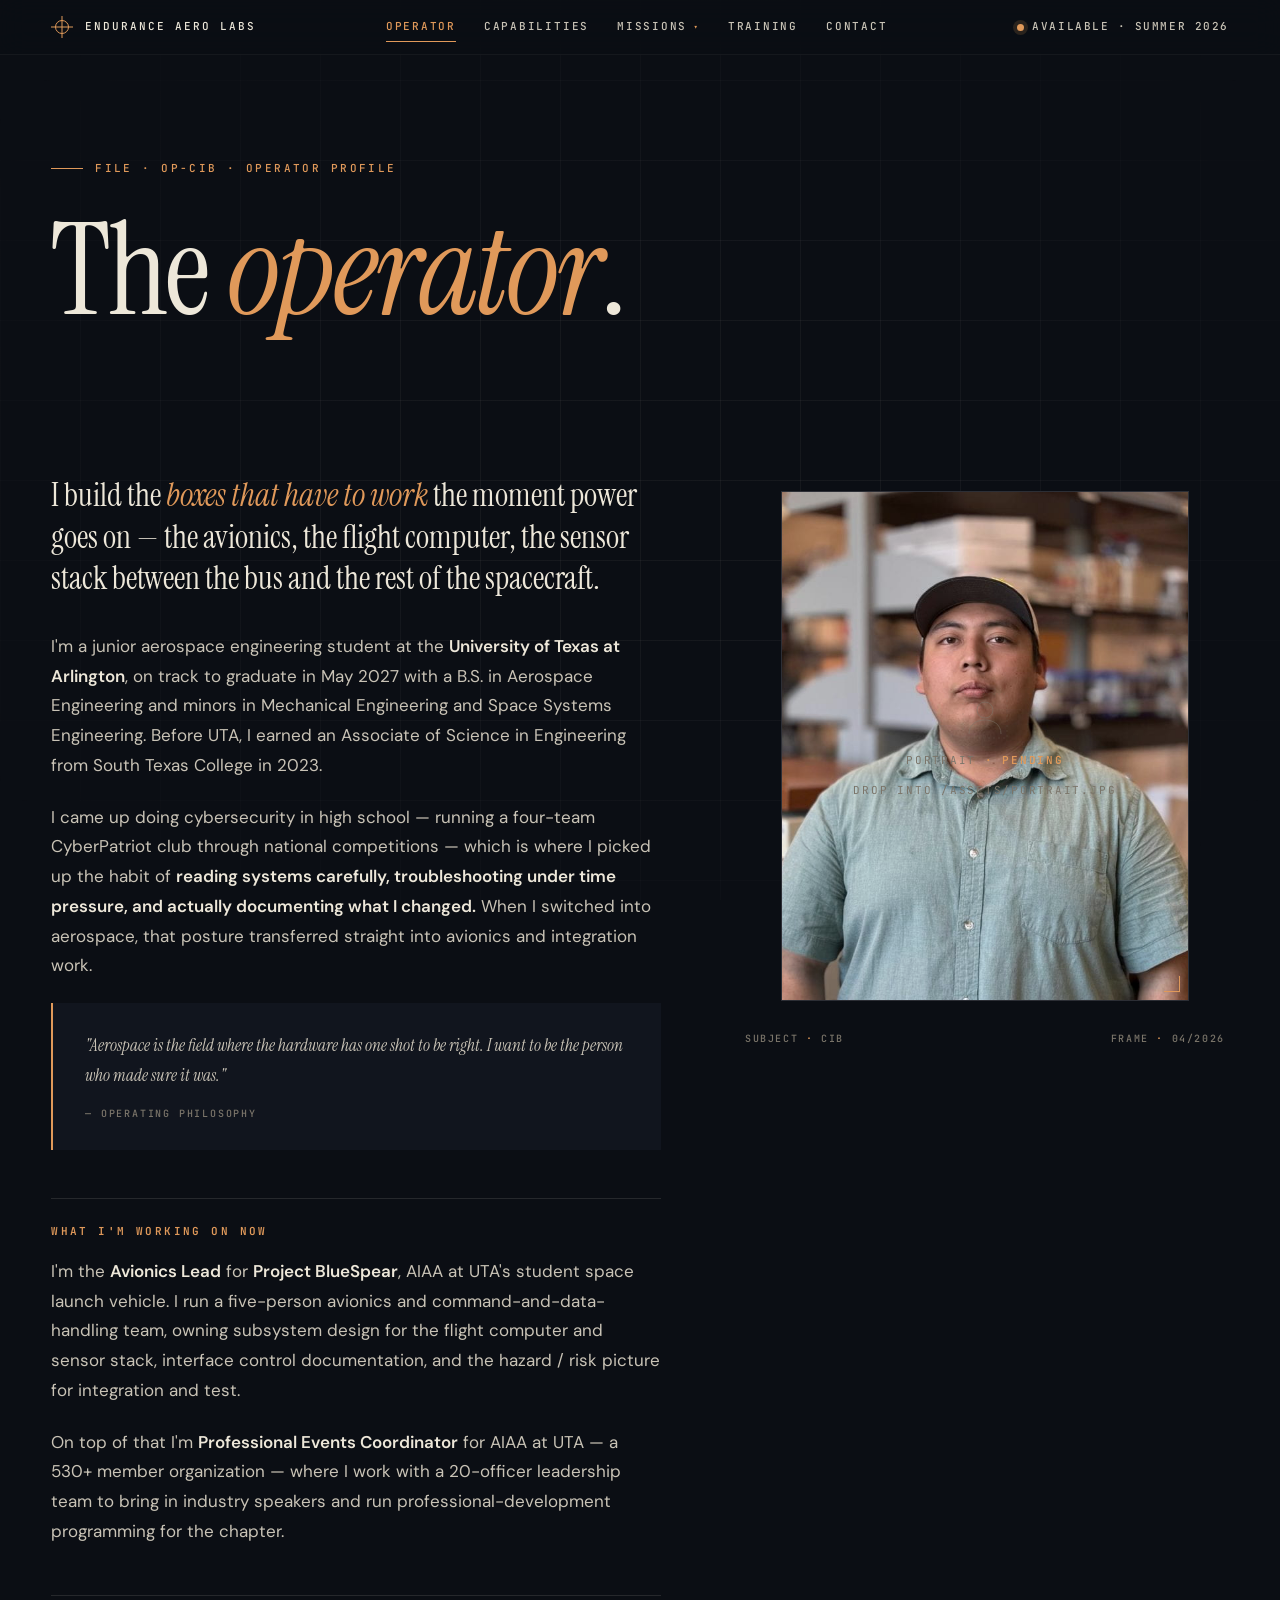
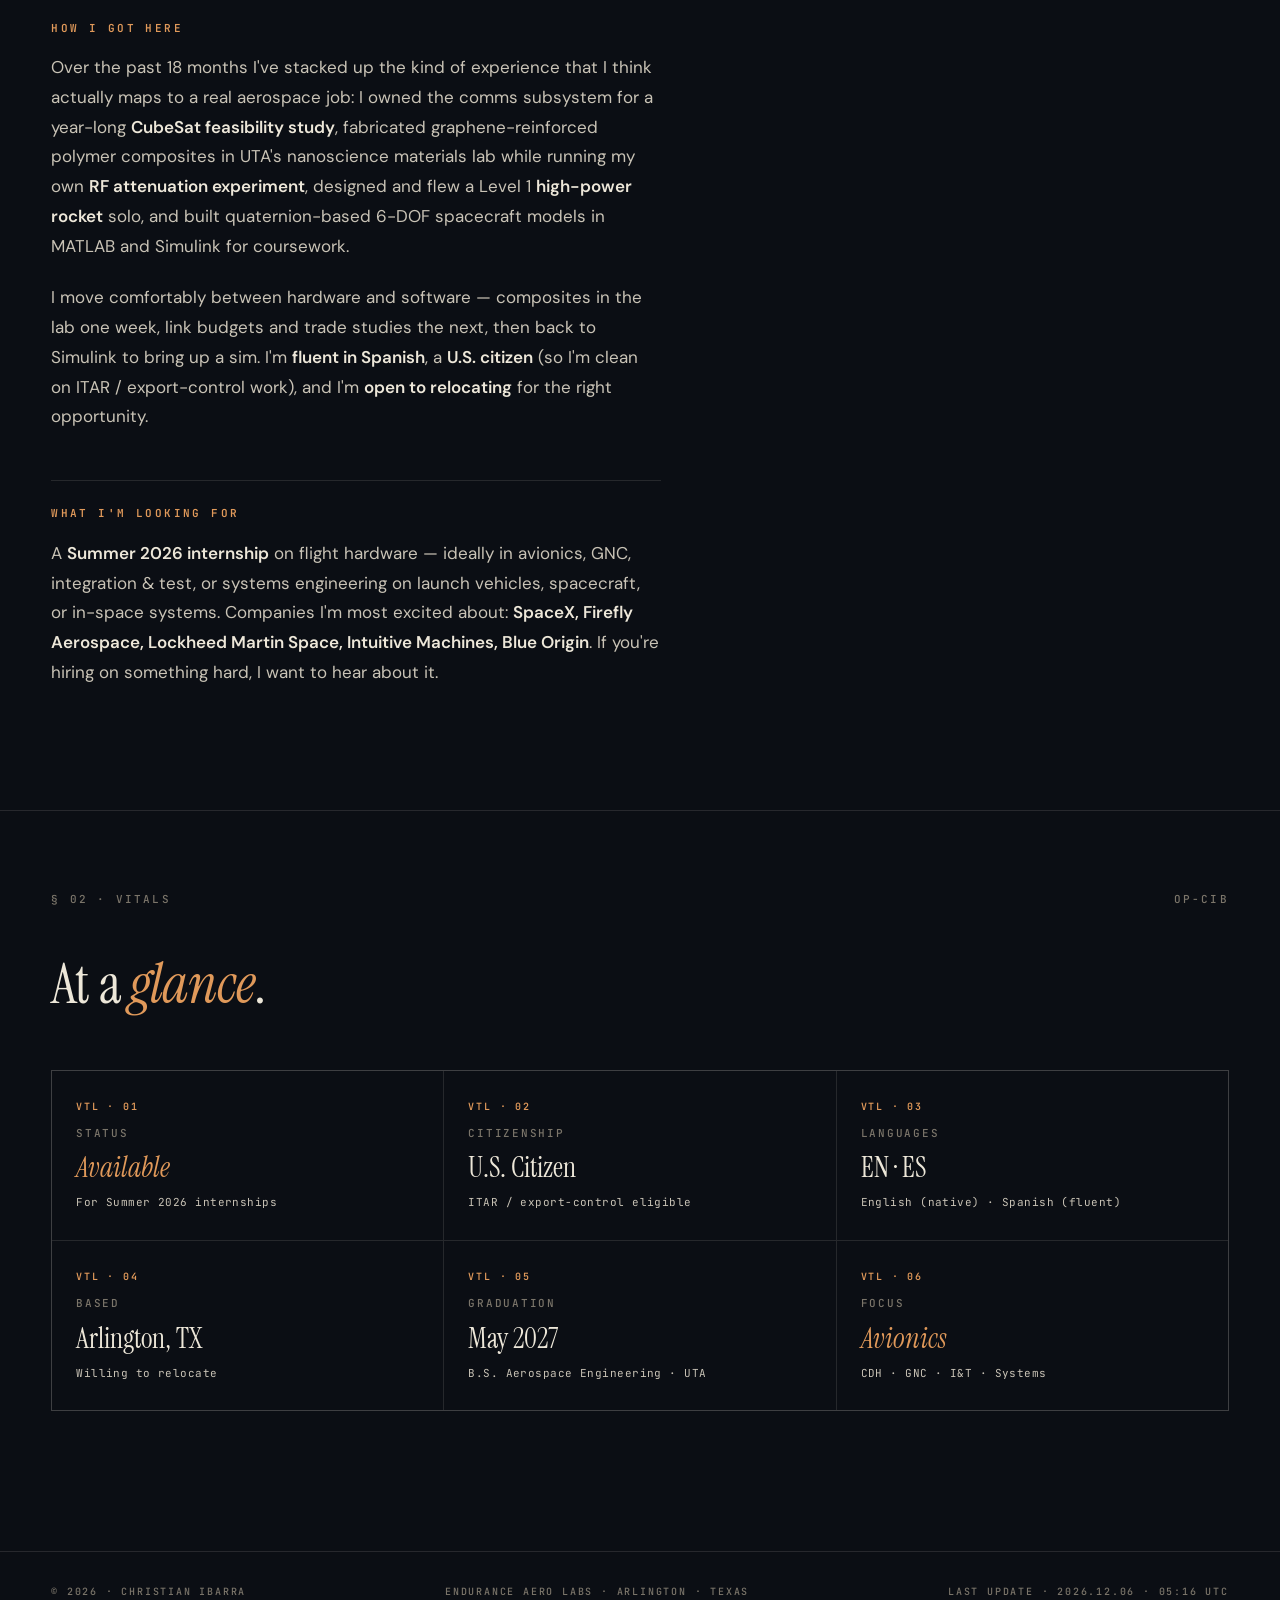
==== about.html @ 2d1070e7 "tweaks" ====
<!DOCTYPE html>
<html lang="en">
<head>
  <meta charset="UTF-8" />
  <meta name="viewport" content="width=device-width, initial-scale=1.0" />
  <title>Operator File — Christian Ibarra · Endurance Aero Labs</title>
  <meta name="description" content="Full operator profile for Christian Ibarra — background, focus, and engineering philosophy." />

  <link rel="preconnect" href="https://fonts.googleapis.com">
  <link rel="preconnect" href="https://fonts.gstatic.com" crossorigin>
  <link href="https://fonts.googleapis.com/css2?family=Instrument+Serif:ital@0;1&family=DM+Sans:opsz,wght@9..40,400;9..40,500;9..40,600;9..40,700&family=JetBrains+Mono:wght@300;400;500;600&display=swap" rel="stylesheet">

  <link rel="stylesheet" href="shared.css">

  <style>
    /* PAGE-SPECIFIC: about */
    .page-hero {
      padding: 160px 0 60px;
      position: relative;
    }
    .page-hero-eyebrow {
      font-family: var(--mono);
      font-size: 11px;
      letter-spacing: 0.22em;
      text-transform: uppercase;
      color: var(--accent);
      display: flex; align-items: center; gap: 12px;
      margin-bottom: 32px;
      font-weight: 500;
    }
    .page-hero-eyebrow::before {
      content: ""; width: 32px; height: 1px; background: var(--accent);
    }
    .page-hero-title {
      font-family: var(--serif);
      font-size: clamp(56px, 10vw, 144px);
      line-height: 0.95;
      letter-spacing: -0.02em;
      font-weight: 400;
      margin: 0 0 24px;
    }
    .page-hero-title em { font-style: italic; color: var(--accent); }

    .about-hero-grid {
      display: grid;
      grid-template-columns: 5fr 4fr;
      gap: 80px;
      align-items: start;
      padding: 60px 0 100px;
    }

    /* Portrait frame */
    .portrait-wrap {
      position: sticky; top: 100px;
      display: flex; flex-direction: column; gap: 14px;
    }
    .portrait {
      position: relative;
      aspect-ratio: 4 / 5;
      border: 1px solid var(--rule);
      background: var(--bg-soft);
      overflow: hidden;
    }
    .portrait img {
      width: 100%; height: 100%; object-fit: cover;
      filter: grayscale(0.15) contrast(1.02);
      transition: filter .5s ease, transform .8s ease;
    }
    .portrait:hover img { filter: grayscale(0) contrast(1.05); transform: scale(1.02); }

    .portrait-placeholder {
      position: absolute; inset: 0;
      display: flex; flex-direction: column;
      align-items: center; justify-content: center;
      gap: 12px;
      color: var(--fg-mute);
      font-family: var(--mono);
      font-size: 11px;
      letter-spacing: 0.16em;
      text-transform: uppercase;
      text-align: center;
      padding: 24px;
    }
    .portrait-placeholder svg { width: 48px; height: 48px; opacity: .5; }
    .portrait-placeholder strong { color: var(--accent); font-weight: 600; }

    /* Corner registration marks on portrait */
    .portrait::before, .portrait::after,
    .portrait > .corner-tl, .portrait > .corner-br {
      content: "";
      position: absolute;
      width: 16px; height: 16px;
      border-color: var(--accent);
      border-style: solid;
      pointer-events: none;
    }
    .portrait::before { top: 8px; left: 8px;  border-width: 1px 0 0 1px; }
    .portrait::after  { bottom: 8px; right: 8px; border-width: 0 1px 1px 0; }

    .portrait-meta {
      display: flex; justify-content: space-between;
      font-family: var(--mono);
      font-size: 10px;
      letter-spacing: 0.16em;
      text-transform: uppercase;
      color: var(--fg-mute);
      padding: 0 4px;
      font-weight: 500;
    }
    .portrait-meta .acc { color: var(--accent); }

    /* Body content */
    .about-content .lede {
      font-family: var(--serif);
      font-size: 32px;
      line-height: 1.3;
      color: var(--fg);
      font-weight: 400;
      margin: 0 0 32px;
    }
    .about-content .lede em { font-style: italic; color: var(--accent); }
    .about-content p {
      font-size: 17px;
      line-height: 1.75;
      color: var(--fg-soft);
      margin: 0 0 22px;
      font-weight: 400;
    }
    .about-content p strong { color: var(--fg); font-weight: 600; }
    .about-content h3 {
      font-family: var(--mono);
      font-size: 11px;
      letter-spacing: 0.22em;
      text-transform: uppercase;
      color: var(--accent);
      margin: 48px 0 16px;
      font-weight: 600;
      padding-top: 24px;
      border-top: 1px solid var(--rule);
    }

    /* Pull quote */
    .pull {
      margin: 40px 0;
      padding: 28px 32px;
      border-left: 2px solid var(--accent);
      background: var(--bg-soft);
      font-family: var(--serif);
      font-size: 24px;
      line-height: 1.4;
      color: var(--fg);
      font-style: italic;
    }
    .pull-cite {
      display: block;
      margin-top: 14px;
      font-family: var(--mono);
      font-size: 10px;
      letter-spacing: 0.18em;
      text-transform: uppercase;
      color: var(--fg-mute);
      font-style: normal;
      font-weight: 500;
    }

    /* Vitals table - full width section */
    .vitals {
      padding: 80px 0;
      border-top: 1px solid var(--rule);
    }
    .vitals-head {
      display: flex; justify-content: space-between; align-items: baseline;
      margin-bottom: 32px;
      font-family: var(--mono);
      font-size: 11px;
      letter-spacing: 0.2em;
      text-transform: uppercase;
      color: var(--fg-mute);
      font-weight: 500;
    }
    .vitals-head .vitals-title {
      font-family: var(--serif);
      font-size: 44px;
      line-height: 1;
      color: var(--fg);
      letter-spacing: -0.01em;
      text-transform: none;
    }
    .vitals-head .vitals-title em { font-style: italic; color: var(--accent); }

    .vitals-grid {
      display: grid;
      grid-template-columns: repeat(3, 1fr);
      gap: 1px;
      background: var(--rule);
      border: 1px solid var(--rule);
    }
    .vital {
      background: var(--bg);
      padding: 28px 24px;
      display: flex; flex-direction: column; gap: 10px;
      min-height: 140px;
      transition: background .25s ease;
    }
    .vital:hover { background: var(--bg-soft); }
    .vital-id {
      font-family: var(--mono);
      font-size: 10px;
      letter-spacing: 0.18em;
      color: var(--accent);
      font-weight: 600;
    }
    .vital-label {
      font-family: var(--mono);
      font-size: 11px;
      letter-spacing: 0.16em;
      text-transform: uppercase;
      color: var(--fg-mute);
      font-weight: 500;
    }
    .vital-value {
      font-family: var(--serif);
      font-size: 28px;
      line-height: 1.15;
      color: var(--fg);
      font-weight: 400;
    }
    .vital-value em { font-style: italic; color: var(--accent); }
    .vital-sub {
      font-family: var(--mono);
      font-size: 11px;
      color: var(--fg-soft);
      letter-spacing: 0.04em;
      font-weight: 400;
    }

    @media (max-width: 980px) {
      .about-hero-grid { grid-template-columns: 1fr; gap: 48px; }
      .portrait-wrap { position: static; max-width: 420px; }
      .vitals-grid { grid-template-columns: 1fr 1fr; }
    }
    @media (max-width: 600px) {
      .vitals-grid { grid-template-columns: 1fr; }
    }
  </style>
</head>
<body>

  <!-- ========================== NAV ========================== -->
  <nav class="nav">
    <div class="nav-inner">
      <a href="index.html" class="brand" aria-label="Endurance Aero Labs">
        <span class="brand-mark"><span></span></span>
        Endurance&nbsp;Aero&nbsp;Labs
      </a>
      <div class="nav-links">
        <a href="about.html" class="active">Operator</a>
        <a href="index.html#capabilities">Capabilities</a>
        <div class="nav-dropdown">
          <a href="index.html#missions" class="nav-dropdown-trigger">Missions <span class="caret">▾</span></a>
          <div class="nav-dropdown-menu">
            <a href="bluespear.html"><span class="dd-id">M-006</span><span class="dd-name">BlueSpear · Avionics</span></a>
            <a href="mission-template.html"><span class="dd-id">M-005</span><span class="dd-name">CubeSat Feasibility</span></a>
            <a href="mission-template.html"><span class="dd-id">M-004</span><span class="dd-name">L1 High-Power Rocket</span></a>
            <a href="mission-template.html"><span class="dd-id">M-003</span><span class="dd-name">Composites &amp; RF</span></a>
            <a href="mission-template.html"><span class="dd-id">M-002</span><span class="dd-name">6-DOF Sim</span></a>
            <div class="nav-dropdown-sep"></div>
            <a href="index.html#missions" class="dd-all">All missions →</a>
          </div>
        </div>
        <a href="index.html#education">Training</a>
        <a href="index.html#contact">Contact</a>
      </div>
      <div class="nav-status">
        <span class="status-dot"></span>
        Available · Summer&nbsp;2026
      </div>
    </div>
  </nav>

  <main id="top">

    <section class="page-hero">
      <div class="container">
        <div class="page-hero-eyebrow reveal">FILE · OP-CIB · OPERATOR PROFILE</div>
        <h1 class="page-hero-title reveal">
          The <em>operator</em>.
        </h1>
      </div>
    </section>

    <section>
      <div class="container">
        <div class="about-hero-grid">

          <!-- LEFT: Bio / narrative -->
          <div class="about-content reveal">
            <p class="lede">
              I build the <em>boxes that have to work</em> the moment power goes on — the
              avionics, the flight computer, the sensor stack between the bus and the rest
              of the spacecraft.
            </p>

            <p>
              I'm a junior aerospace engineering student at the
              <strong>University of Texas at Arlington</strong>, on track to graduate in May 2027
              with a B.S. in Aerospace Engineering and minors in Mechanical Engineering and
              Space Systems Engineering. Before UTA, I earned an Associate of Science in
              Engineering from South Texas College in 2023.
            </p>

            <p>
              I came up doing cybersecurity in high school — running a four-team CyberPatriot
              club through national competitions — which is where I picked up the habit of
              <strong>reading systems carefully, troubleshooting under time pressure, and
              actually documenting what I changed.</strong> When I switched into aerospace,
              that posture transferred straight into avionics and integration work.
            </p>

            <p class="pull">
              "Aerospace is the field where the hardware has one shot to be right.
              I want to be the person who made sure it was."
              <span class="pull-cite">— Operating philosophy</span>
            </p>

            <h3>What I'm working on now</h3>
            <p>
              I'm the <strong>Avionics Lead</strong> for <strong>Project BlueSpear</strong>,
              AIAA at UTA's student space launch vehicle. I run a five-person avionics and
              command-and-data-handling team, owning subsystem design for the flight computer
              and sensor stack, interface control documentation, and the hazard / risk
              picture for integration and test.
            </p>
            <p>
              On top of that I'm <strong>Professional Events Coordinator</strong> for AIAA at
              UTA — a 530+ member organization — where I work with a 20-officer leadership
              team to bring in industry speakers and run professional-development programming
              for the chapter.
            </p>

            <h3>How I got here</h3>
            <p>
              Over the past 18 months I've stacked up the kind of experience that I think
              actually maps to a real aerospace job: I owned the comms subsystem for a
              year-long <strong>CubeSat feasibility study</strong>, fabricated graphene-reinforced
              polymer composites in UTA's nanoscience materials lab while running my own
              <strong>RF attenuation experiment</strong>, designed and flew a Level&nbsp;1
              <strong>high-power rocket</strong> solo, and built quaternion-based 6-DOF
              spacecraft models in MATLAB and Simulink for coursework.
            </p>
            <p>
              I move comfortably between hardware and software — composites in the lab one
              week, link budgets and trade studies the next, then back to Simulink to bring
              up a sim. I'm <strong>fluent in Spanish</strong>, a <strong>U.S. citizen</strong>
              (so I'm clean on ITAR / export-control work), and I'm <strong>open to relocating</strong>
              for the right opportunity.
            </p>

            <h3>What I'm looking for</h3>
            <p>
              A <strong>Summer&nbsp;2026 internship</strong> on flight hardware — ideally in
              avionics, GNC, integration &amp; test, or systems engineering on launch
              vehicles, spacecraft, or in-space systems. Companies I'm most excited about:
              <strong>SpaceX, Firefly Aerospace, Lockheed Martin Space, Intuitive Machines,
              Blue Origin</strong>. If you're hiring on something hard, I want to hear about it.
            </p>
          </div>

          <!-- RIGHT: Portrait + meta -->
          <aside class="portrait-wrap reveal">
            <figure class="portrait">
              <!--
                ===== REPLACE THIS BLOCK WITH YOUR PHOTO =====
                Drop a 4:5 portrait into your repo as /assets/portrait.jpg
                (recommend 1200x1500 px, slightly desaturated, clean background)
                then uncomment the <img> line below and delete the placeholder div.
              -->
               <img src="images\portrait.jpg" alt="Christian Ibarra" /> 

              <div class="portrait-placeholder">
                <svg viewBox="0 0 48 48" fill="none" stroke="currentColor" stroke-width="1">
                  <circle cx="24" cy="18" r="8" />
                  <path d="M 8 42 C 8 32, 16 28, 24 28 C 32 28, 40 32, 40 42" />
                  <rect x="2" y="2" width="44" height="44" stroke-dasharray="2 3" opacity=".4" />
                </svg>
                <span>Portrait <strong>· Pending</strong></span>
                <span>Drop into /assets/portrait.jpg</span>
              </div>
            </figure>
            <div class="portrait-meta">
              <span>SUBJECT <span class="acc">·</span> CIB</span>
              <span>FRAME <span class="acc">·</span> 04/2026</span>
            </div>
          </aside>

        </div>
      </div>
    </section>

    <!-- ========================== VITALS ========================== -->
    <section class="vitals">
      <div class="container">
        <div class="vitals-head reveal">
          <span>§ 02 · VITALS</span>
          <span>OP-CIB</span>
        </div>
        <h2 class="vitals-title reveal" style="font-family: var(--serif); font-size: clamp(36px,5vw,56px); margin: 0 0 40px; font-weight: 400; letter-spacing: -0.015em;">
          At a <em style="color: var(--accent); font-style: italic;">glance</em>.
        </h2>

        <div class="vitals-grid reveal">
          <div class="vital">
            <span class="vital-id">VTL · 01</span>
            <span class="vital-label">Status</span>
            <span class="vital-value"><em>Available</em></span>
            <span class="vital-sub">For Summer 2026 internships</span>
          </div>
          <div class="vital">
            <span class="vital-id">VTL · 02</span>
            <span class="vital-label">Citizenship</span>
            <span class="vital-value">U.S. Citizen</span>
            <span class="vital-sub">ITAR / export-control eligible</span>
          </div>
          <div class="vital">
            <span class="vital-id">VTL · 03</span>
            <span class="vital-label">Languages</span>
            <span class="vital-value">EN · ES</span>
            <span class="vital-sub">English (native) · Spanish (fluent)</span>
          </div>
          <div class="vital">
            <span class="vital-id">VTL · 04</span>
            <span class="vital-label">Based</span>
            <span class="vital-value">Arlington, TX</span>
            <span class="vital-sub">Willing to relocate</span>
          </div>
          <div class="vital">
            <span class="vital-id">VTL · 05</span>
            <span class="vital-label">Graduation</span>
            <span class="vital-value">May 2027</span>
            <span class="vital-sub">B.S. Aerospace Engineering · UTA</span>
          </div>
          <div class="vital">
            <span class="vital-id">VTL · 06</span>
            <span class="vital-label">Focus</span>
            <span class="vital-value"><em>Avionics</em></span>
            <span class="vital-sub">CDH · GNC · I&amp;T · Systems</span>
          </div>
        </div>
      </div>
    </section>

  </main>

  <!-- ========================== FOOTER ========================== -->
  <footer>
    <div class="container">
      <div class="footer-inner">
        <div>© 2026 · Christian Ibarra</div>
        <div>Endurance Aero Labs · ARLINGTON · TEXAS</div>
        <div>Last Update · <span id="ts">—</span></div>
      </div>
    </div>
  </footer>

  <script src="shared.js"></script>
</body>
</html>
---- shared.css ----
/* =================================================================
   ENDURANCE AERO LABS · SHARED CSS
   Design system used by every page (index, about, mission briefs).
   =================================================================
*/

/* =========================
   TOKENS
   ========================= */
:root {
  --bg:        #0B0E14;
  --bg-soft:   #11151E;
  --panel:     #161B26;
  --fg:        #EDE7D9;
  --fg-soft:   #C9C3B6;
  --fg-mute:   #7B756A;
  --rule:      rgba(237, 231, 217, 0.12);
  --rule-soft: rgba(237, 231, 217, 0.05);
  --accent:    #E0995A;
  --accent-2:  #7AA0B8;
  --danger:    #C25B4B;

  --serif: "Instrument Serif", "Times New Roman", serif;
  --sans:  "DM Sans", -apple-system, BlinkMacSystemFont, sans-serif;
  --mono:  "JetBrains Mono", ui-monospace, "SF Mono", Menlo, monospace;

  --pad-x: clamp(20px, 4vw, 64px);
  --max-w: 1320px;
}

/* =========================
   BASE
   ========================= */
*, *::before, *::after { box-sizing: border-box; }
html { scroll-behavior: smooth; }
body {
  margin: 0;
  background: var(--bg);
  color: var(--fg);
  font-family: var(--sans);
  font-size: 16px;
  line-height: 1.6;
  font-weight: 400;
  -webkit-font-smoothing: antialiased;
  -moz-osx-font-smoothing: grayscale;
  overflow-x: hidden;
}
img { max-width: 100%; display: block; }
a { color: inherit; text-decoration: none; }
button { font-family: inherit; cursor: pointer; }

::selection { background: var(--accent); color: var(--bg); }

/* Graph-paper background */
body::before {
  content: "";
  position: fixed; inset: 0;
  background-image:
    linear-gradient(var(--rule-soft) 1px, transparent 1px),
    linear-gradient(90deg, var(--rule-soft) 1px, transparent 1px);
  background-size: 80px 80px;
  pointer-events: none;
  z-index: 0;
  mask-image: radial-gradient(ellipse at center, black 30%, transparent 90%);
}

.container {
  max-width: var(--max-w);
  margin: 0 auto;
  padding: 0 var(--pad-x);
  position: relative;
  z-index: 1;
}

/* =========================
   NAV
   ========================= */
.nav {
  position: fixed; top: 0; left: 0; right: 0;
  z-index: 50;
  backdrop-filter: blur(14px);
  -webkit-backdrop-filter: blur(14px);
  background: rgba(11, 14, 20, 0.72);
  border-bottom: 1px solid var(--rule-soft);
}
.nav-inner {
  max-width: var(--max-w);
  margin: 0 auto;
  padding: 16px var(--pad-x);
  display: flex;
  align-items: center;
  justify-content: space-between;
  gap: 24px;
}
.brand {
  display: flex; align-items: center; gap: 12px;
  font-family: var(--mono);
  font-size: 11px;
  letter-spacing: 0.18em;
  text-transform: uppercase;
  color: var(--fg);
  font-weight: 500;
}
.brand-mark {
  width: 22px; height: 22px;
  position: relative;
  flex: 0 0 22px;
}
.brand-mark::before, .brand-mark::after {
  content: ""; position: absolute; background: var(--accent);
}
.brand-mark::before { left: 50%; top: 0; bottom: 0; width: 1px; transform: translateX(-50%); }
.brand-mark::after  { top: 50%; left: 0; right: 0; height: 1px; transform: translateY(-50%); }
.brand-mark span {
  position: absolute; inset: 4px;
  border: 1px solid var(--accent);
  border-radius: 50%;
}

.nav-links {
  display: flex; gap: 28px;
  font-family: var(--mono);
  font-size: 11px;
  letter-spacing: 0.16em;
  text-transform: uppercase;
  color: var(--fg-soft);
  font-weight: 500;
  align-items: center;
}
.nav-links > a, .nav-links .nav-dropdown-trigger {
  transition: color .25s ease;
  position: relative;
}
.nav-links > a::after, .nav-links .nav-dropdown-trigger::after {
  content: ""; position: absolute; left: 0; right: 0; bottom: -6px;
  height: 1px; background: var(--accent);
  transform: scaleX(0); transform-origin: left;
  transition: transform .35s ease;
}
.nav-links > a:hover, .nav-links .nav-dropdown-trigger:hover { color: var(--fg); }
.nav-links > a:hover::after, .nav-links .nav-dropdown-trigger:hover::after { transform: scaleX(1); }
.nav-links > a.active, .nav-links .nav-dropdown-trigger.active { color: var(--accent); }
.nav-links > a.active::after, .nav-links .nav-dropdown-trigger.active::after { transform: scaleX(1); }

.nav-status {
  display: flex; align-items: center; gap: 8px;
  font-family: var(--mono); font-size: 11px;
  letter-spacing: 0.14em; text-transform: uppercase;
  color: var(--fg-soft);
  font-weight: 500;
}
.status-dot {
  width: 7px; height: 7px; border-radius: 50%;
  background: var(--accent);
  box-shadow: 0 0 0 4px rgba(224, 153, 90, 0.15);
  animation: pulse 2.4s ease-in-out infinite;
}
@keyframes pulse {
  0%, 100% { box-shadow: 0 0 0 4px rgba(224, 153, 90, 0.15); }
  50%      { box-shadow: 0 0 0 8px rgba(224, 153, 90, 0.02); }
}
@keyframes spin { to { transform: rotate(360deg); } }

@media (max-width: 980px) {
  .nav-links { display: none; }
}
@media (max-width: 760px) {
  .nav-status { display: none; }
}

/* Dropdown */
.nav-dropdown { position: relative; }
.nav-dropdown-trigger { display: inline-flex; align-items: center; gap: 6px; cursor: pointer; }
.nav-dropdown-trigger .caret {
  font-size: 9px;
  transition: transform .25s ease;
  color: var(--accent);
}
.nav-dropdown:hover .nav-dropdown-trigger .caret { transform: rotate(180deg); }

.nav-dropdown-menu {
  position: absolute;
  top: calc(100% + 18px);
  left: 50%;
  transform: translateX(-50%) translateY(-8px);
  min-width: 320px;
  background: rgba(17, 21, 30, 0.96);
  backdrop-filter: blur(20px);
  -webkit-backdrop-filter: blur(20px);
  border: 1px solid var(--rule);
  padding: 12px;
  opacity: 0;
  pointer-events: none;
  transition: opacity .25s ease, transform .25s ease;
  box-shadow: 0 24px 60px rgba(0,0,0,0.5);
  z-index: 60;
}
.nav-dropdown:hover .nav-dropdown-menu,
.nav-dropdown:focus-within .nav-dropdown-menu {
  opacity: 1;
  pointer-events: auto;
  transform: translateX(-50%) translateY(0);
}
.nav-dropdown-menu::before {
  content: "";
  position: absolute;
  top: -20px; left: 0; right: 0; height: 20px;
}
.nav-dropdown-menu a {
  display: grid;
  grid-template-columns: 60px 1fr;
  gap: 14px;
  align-items: center;
  padding: 10px 12px;
  text-transform: none;
  letter-spacing: 0.02em;
  transition: background .2s ease, color .2s ease, padding-left .2s ease;
}
.nav-dropdown-menu a:hover {
  background: rgba(224, 153, 90, 0.08);
  padding-left: 16px;
}
.nav-dropdown-menu a::after { display: none; }
.nav-dropdown-menu .dd-id {
  font-family: var(--mono);
  font-size: 10px;
  color: var(--accent);
  letter-spacing: 0.14em;
  font-weight: 600;
}
.nav-dropdown-menu .dd-name {
  font-family: var(--sans);
  font-size: 13px;
  letter-spacing: 0;
  text-transform: none;
  color: var(--fg);
  font-weight: 500;
}
.nav-dropdown-sep {
  height: 1px; background: var(--rule); margin: 6px 12px;
}
.nav-dropdown-menu .dd-all {
  grid-template-columns: 1fr;
  color: var(--fg-soft);
  font-family: var(--mono);
  font-size: 11px;
  letter-spacing: 0.16em;
  text-transform: uppercase;
}
.nav-dropdown-menu .dd-all:hover { color: var(--accent); }

/* =========================
   FOOTER
   ========================= */
footer {
  border-top: 1px solid var(--rule);
  padding: 32px 0 40px;
  margin-top: 60px;
}
.footer-inner {
  display: flex; justify-content: space-between; align-items: center;
  flex-wrap: wrap; gap: 16px;
  font-family: var(--mono);
  font-size: 10px;
  letter-spacing: 0.18em;
  text-transform: uppercase;
  color: var(--fg-mute);
  font-weight: 500;
}

/* =========================
   REVEAL ANIMATIONS
   ========================= */
.reveal {
  opacity: 0;
  transform: translateY(20px);
  transition: opacity .9s ease, transform .9s ease;
}
.reveal.in {
  opacity: 1;
  transform: translateY(0);
}

@media (prefers-reduced-motion: reduce) {
  .reveal { opacity: 1; transform: none; transition: none; }
  .status-dot { animation: none; }
}
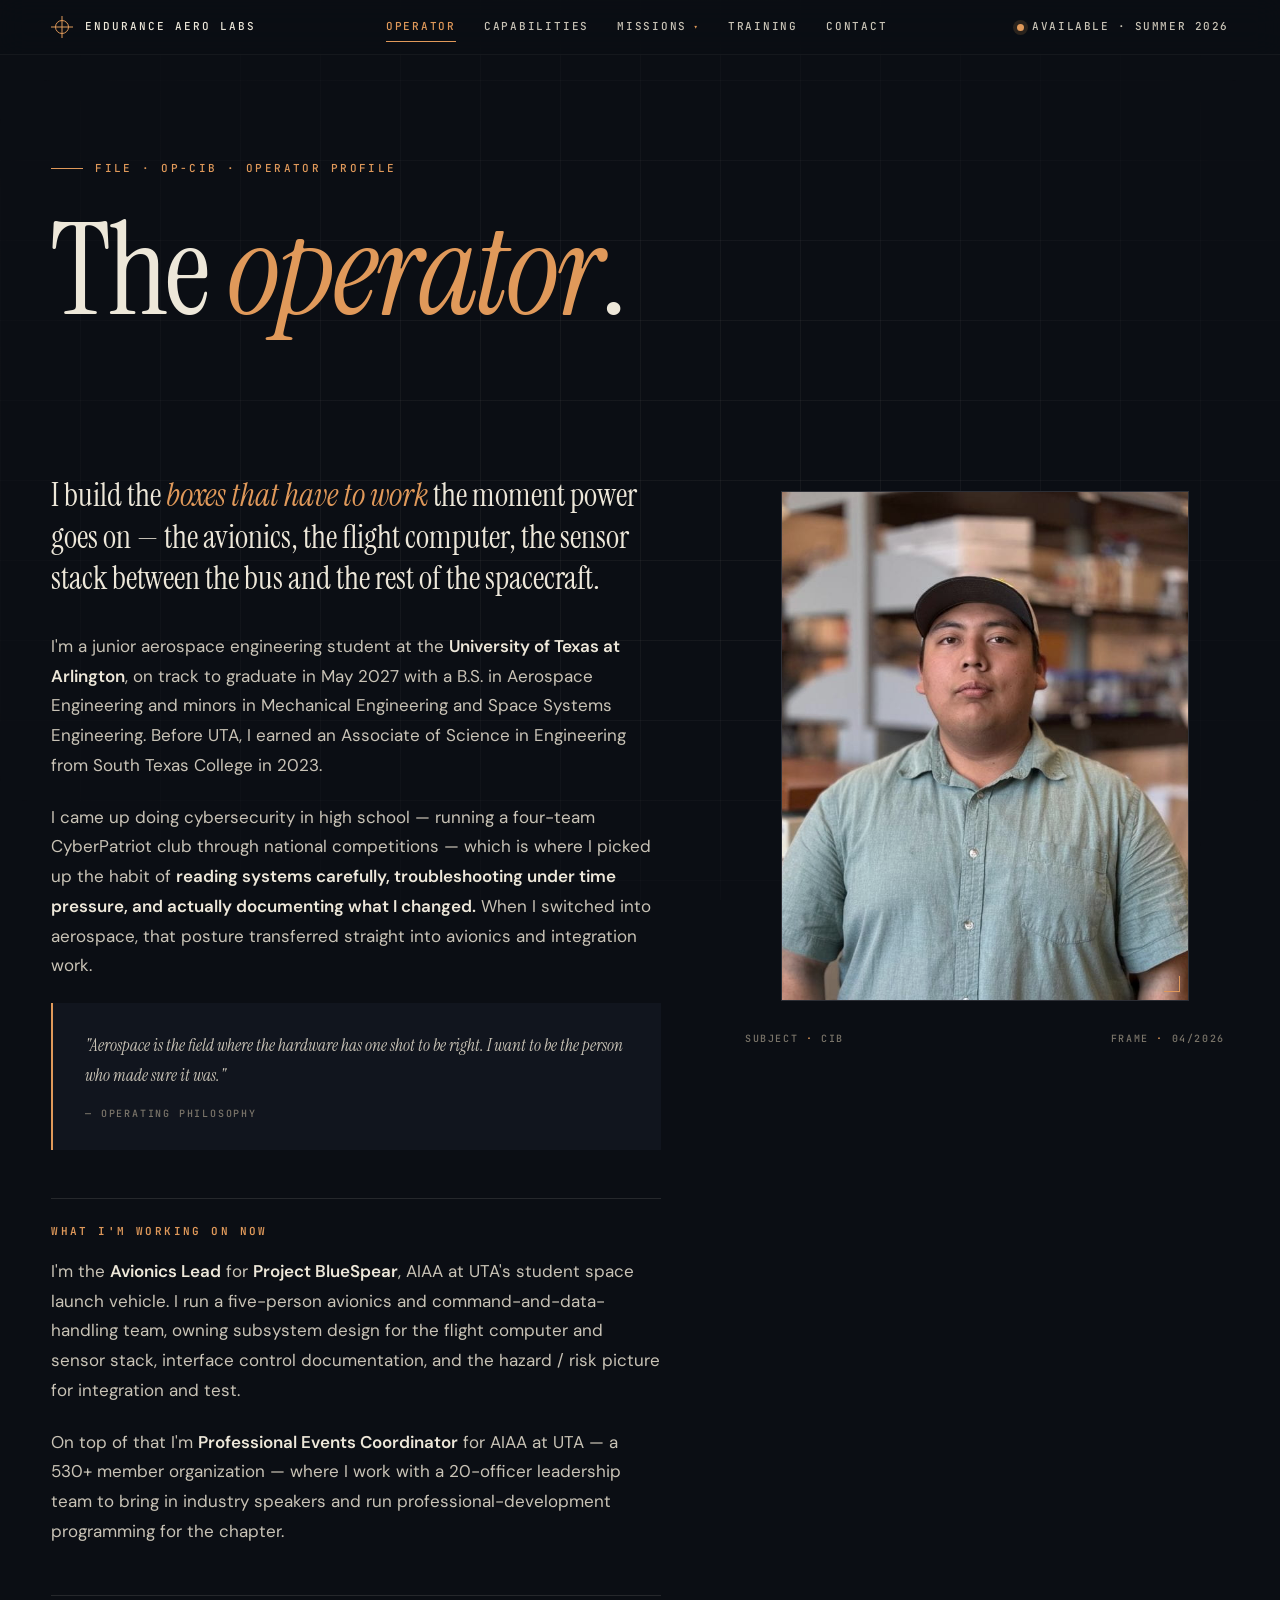
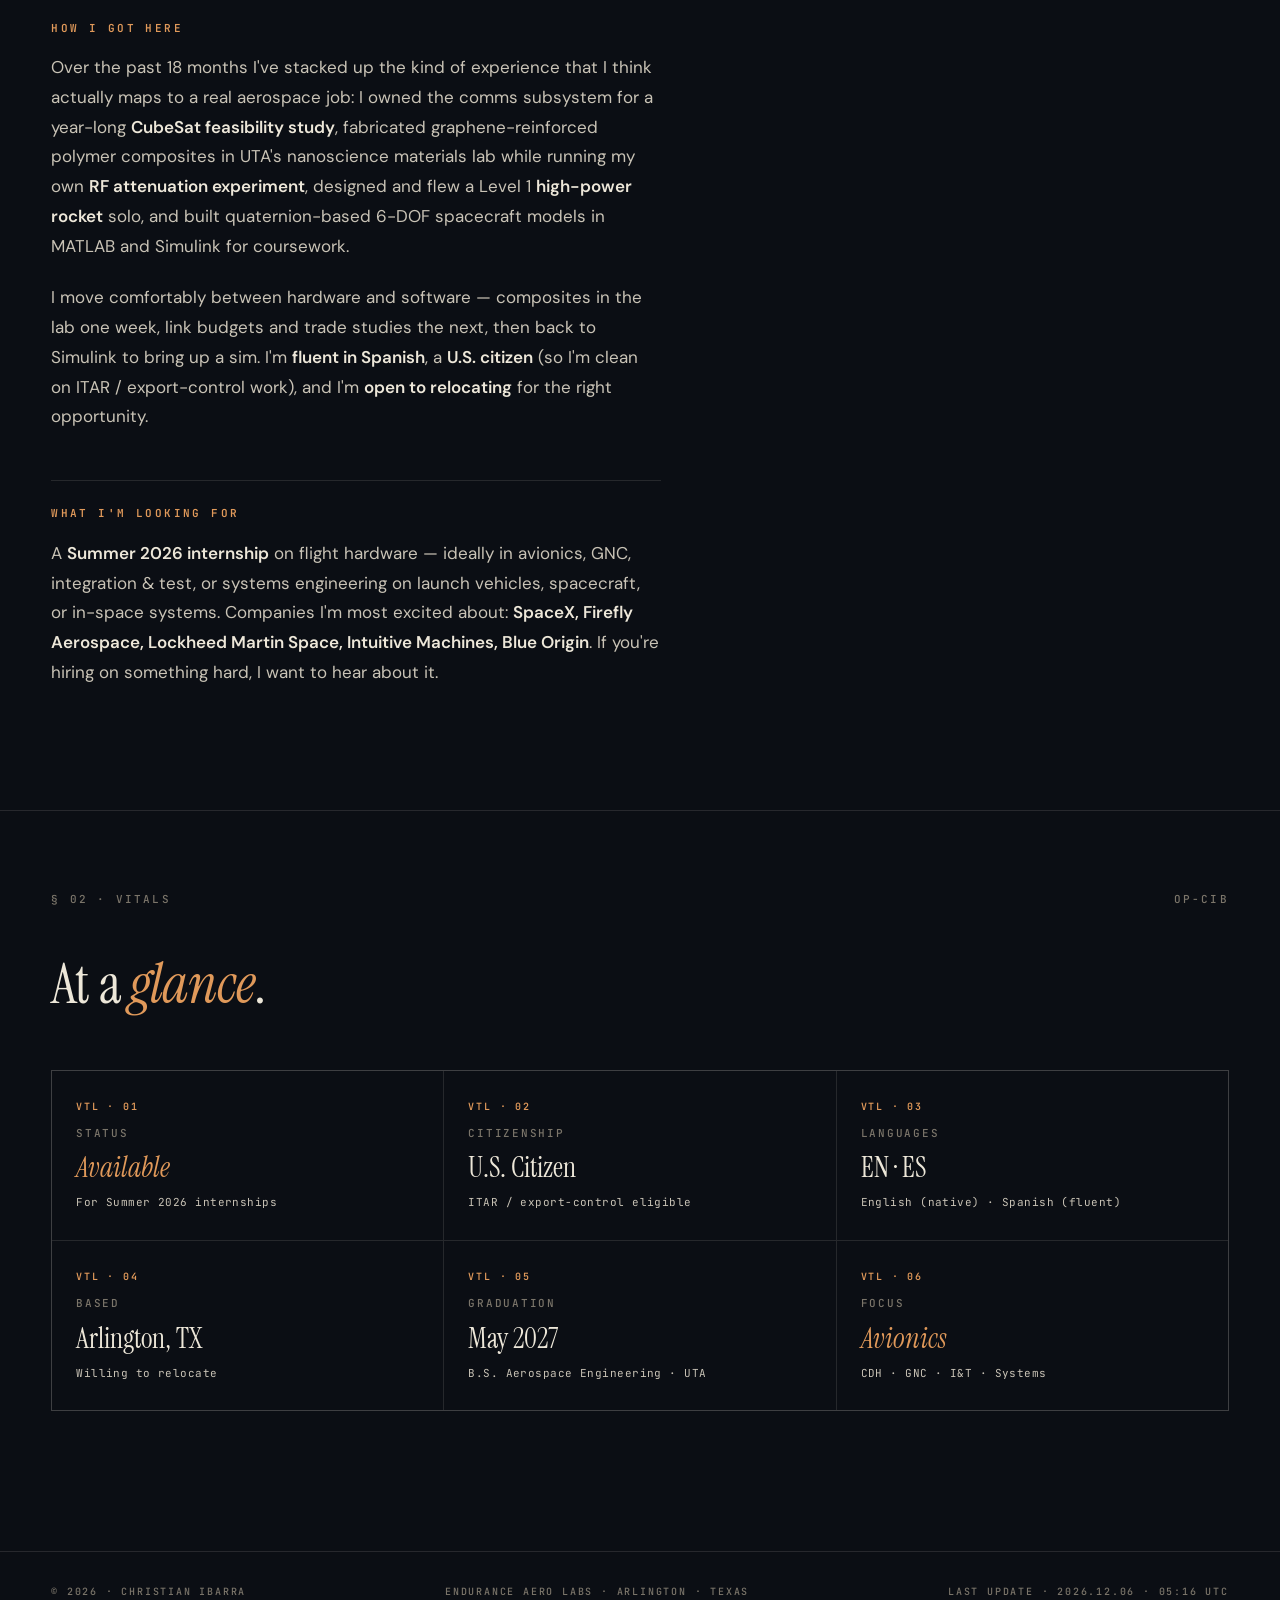
==== commit 468a251b: "Update about.html" ====
--- a/about.html
+++ b/about.html
@@ -377,15 +377,7 @@
               -->
                <img src="images\portrait.jpg" alt="Christian Ibarra" /> 
 
-              <div class="portrait-placeholder">
-                <svg viewBox="0 0 48 48" fill="none" stroke="currentColor" stroke-width="1">
-                  <circle cx="24" cy="18" r="8" />
-                  <path d="M 8 42 C 8 32, 16 28, 24 28 C 32 28, 40 32, 40 42" />
-                  <rect x="2" y="2" width="44" height="44" stroke-dasharray="2 3" opacity=".4" />
-                </svg>
-                <span>Portrait <strong>· Pending</strong></span>
-                <span>Drop into /assets/portrait.jpg</span>
-              </div>
+              
             </figure>
             <div class="portrait-meta">
               <span>SUBJECT <span class="acc">·</span> CIB</span>
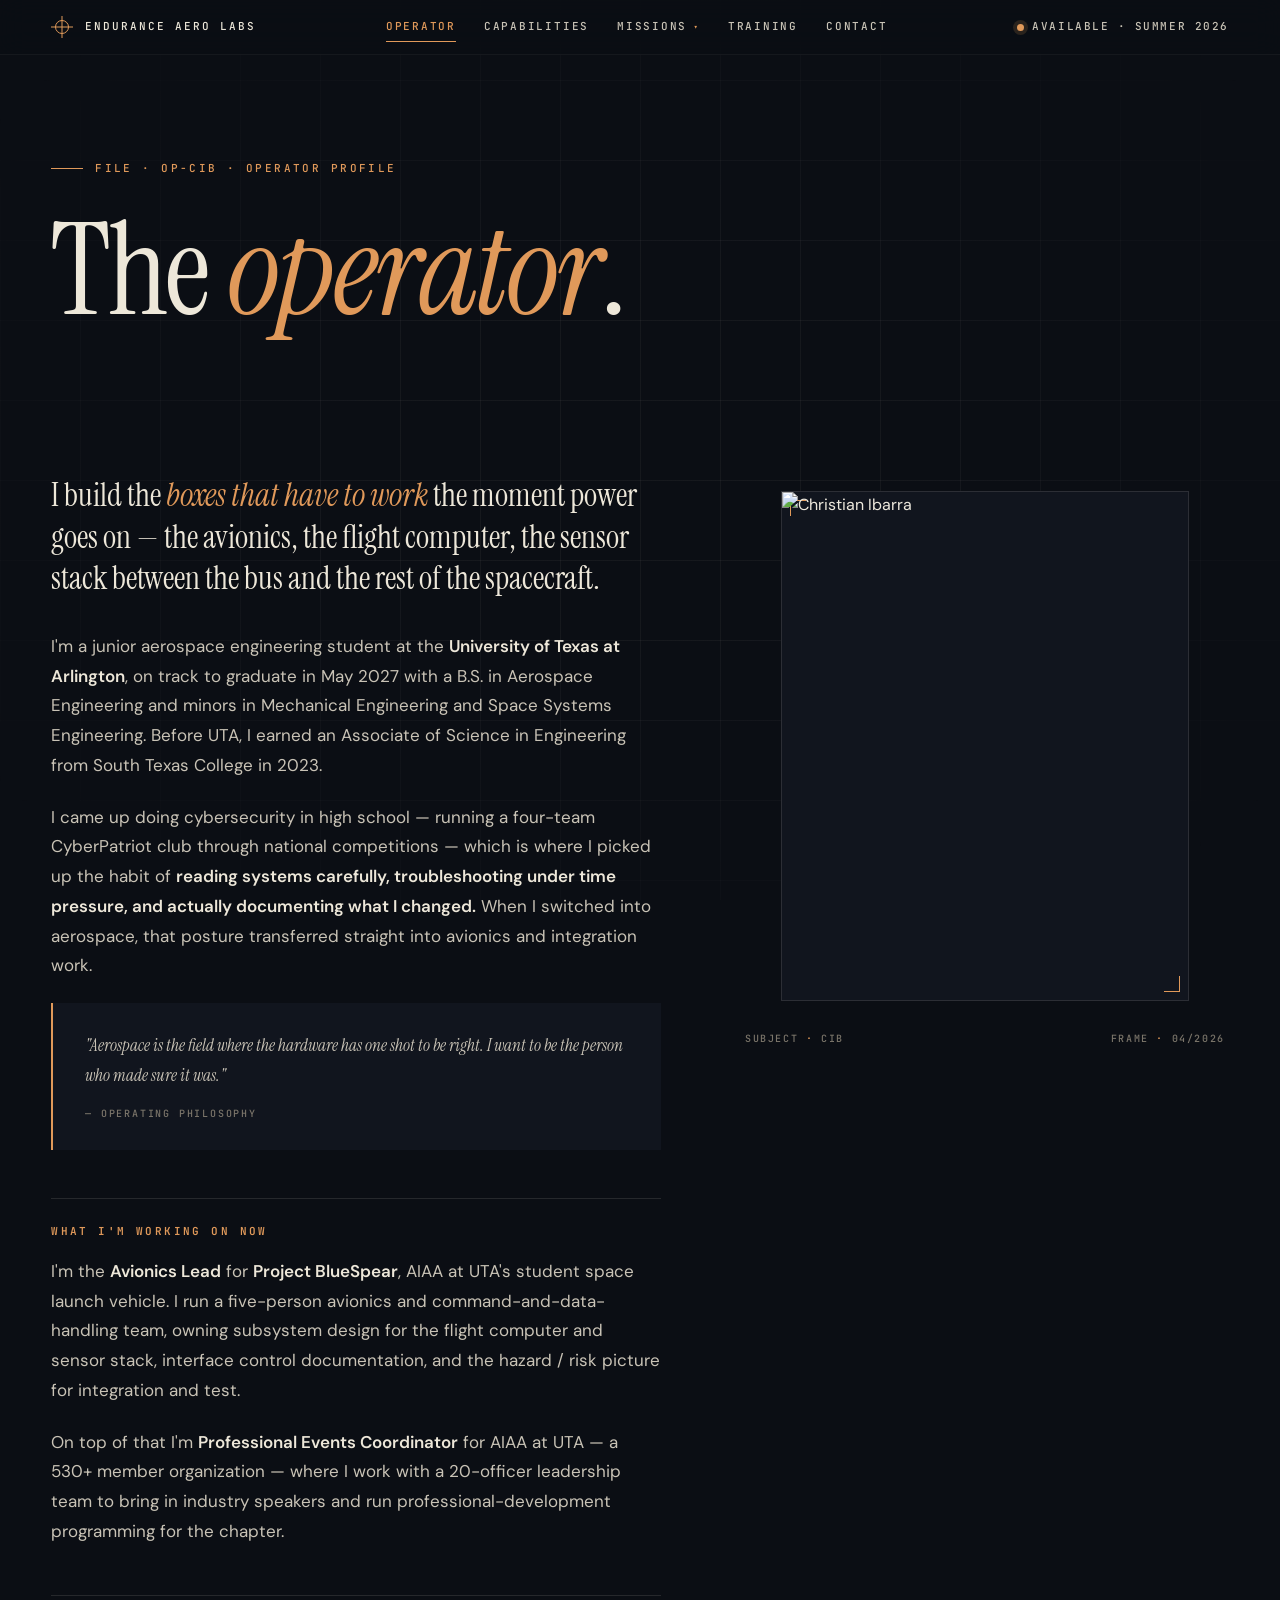
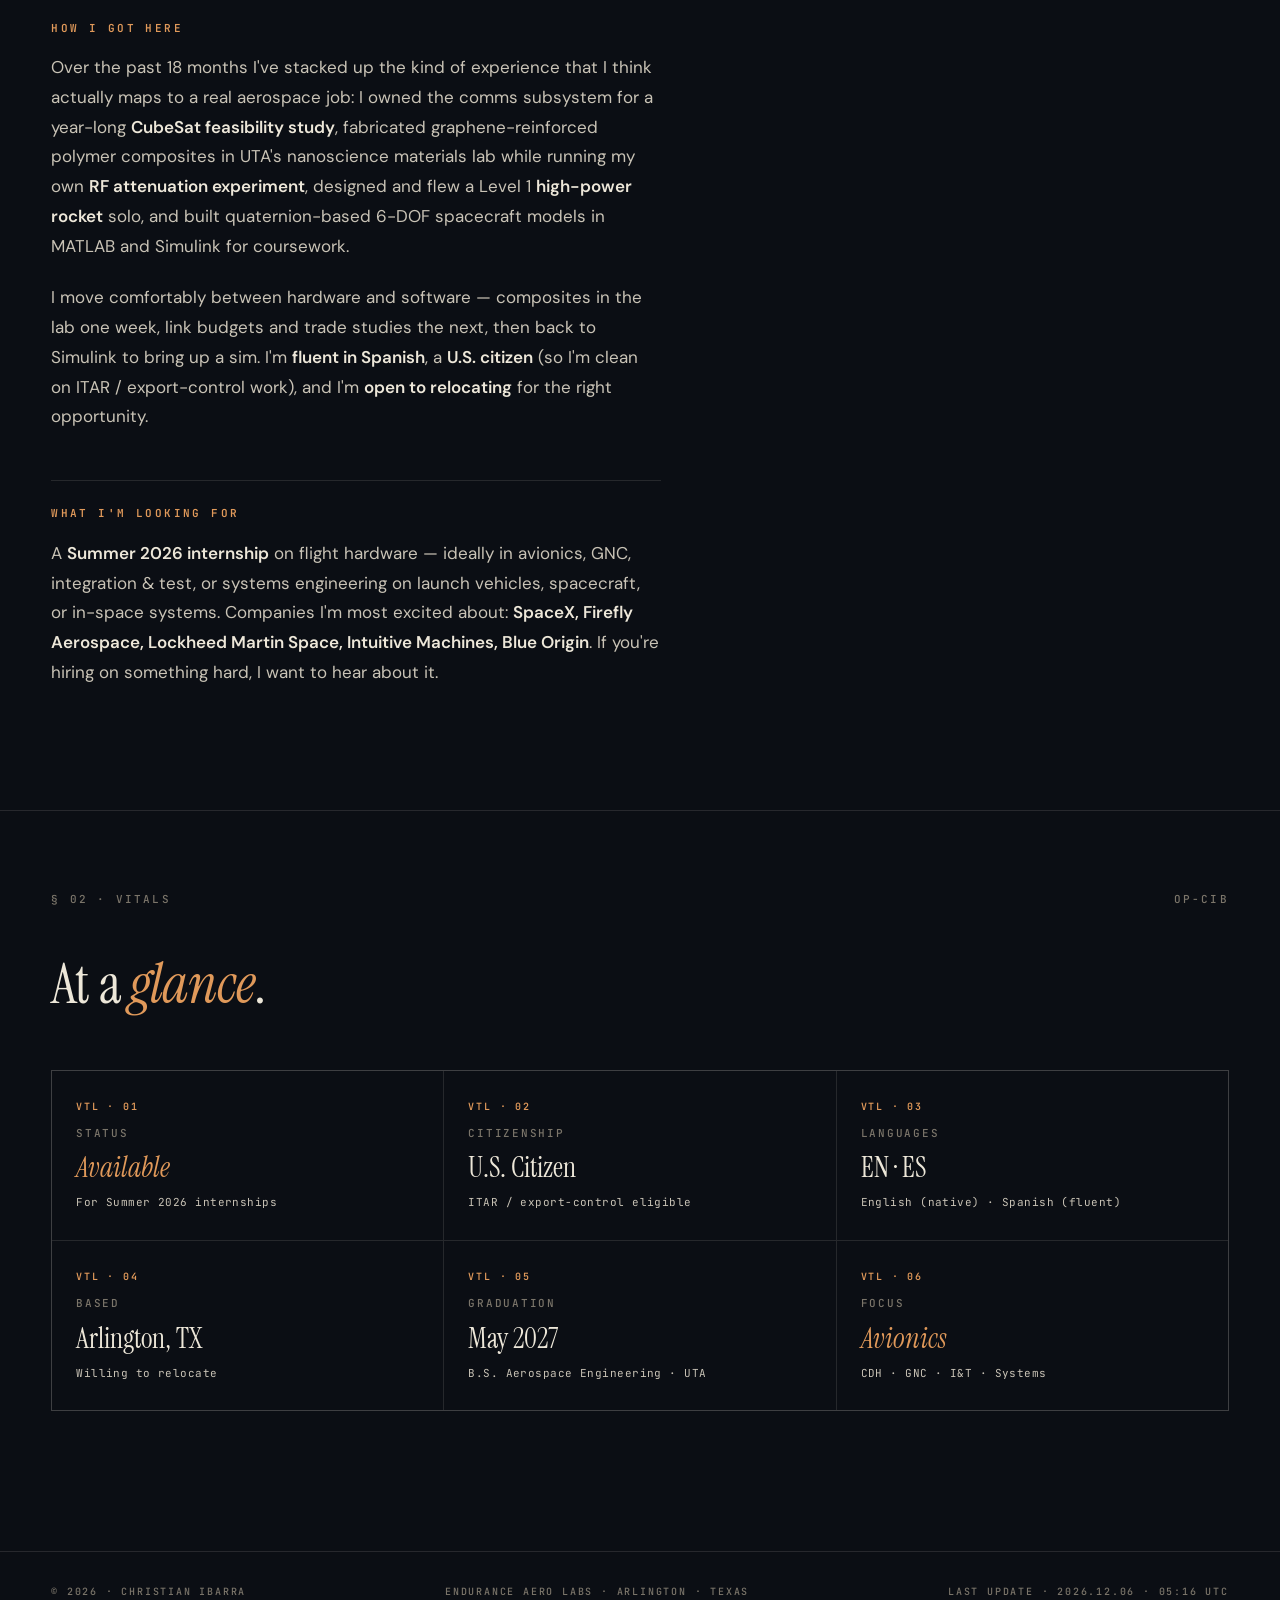
==== commit 793ac8b5: "update" ====
--- a/about.html
+++ b/about.html
@@ -241,6 +241,22 @@
     }
     @media (max-width: 600px) {
       .vitals-grid { grid-template-columns: 1fr; }
+    }
+
+    /* Phones: tighten the about hero */
+    @media (max-width: 760px) {
+      .page-hero { padding: 110px 0 24px; }
+      .page-hero-title { font-size: clamp(48px, 14vw, 96px); }
+      .about-hero-grid { padding: 40px 0 60px; gap: 32px; }
+      .portrait-wrap { max-width: 100%; }
+      .about-content .lede { font-size: 24px; }
+      .about-content p { font-size: 16px; }
+      .pull { padding: 22px 24px; font-size: 20px; margin: 28px 0; }
+      .vitals { padding: 50px 0; }
+      .vitals-head .vitals-title,
+      .vitals .vitals-title { font-size: 36px !important; }
+      .vital { padding: 22px 18px; min-height: 0; }
+      .vital-value { font-size: 24px; }
     }
   </style>
 </head>
@@ -375,9 +391,7 @@
                 (recommend 1200x1500 px, slightly desaturated, clean background)
                 then uncomment the <img> line below and delete the placeholder div.
               -->
-               <img src="images\portrait.jpg" alt="Christian Ibarra" /> 
-
-              
+              <img src="assets/portrait.jpg" alt="Christian Ibarra" />
             </figure>
             <div class="portrait-meta">
               <span>SUBJECT <span class="acc">·</span> CIB</span>
--- a/shared.css
+++ b/shared.css
@@ -161,11 +161,260 @@
 }
 @keyframes spin { to { transform: rotate(360deg); } }
 
+/* Hide desktop nav and status below 980px — replaced by mobile menu */
 @media (max-width: 980px) {
   .nav-links { display: none; }
 }
 @media (max-width: 760px) {
   .nav-status { display: none; }
+}
+
+/* =========================
+   MOBILE MENU (built by JS, styled here)
+   ========================= */
+
+/* Hamburger button — only shows below 980px */
+.nav-burger {
+  display: none;
+  width: 44px;
+  height: 44px;
+  background: transparent;
+  border: 1px solid var(--rule);
+  cursor: pointer;
+  position: relative;
+  padding: 0;
+  flex-shrink: 0;
+  transition: border-color .2s ease;
+}
+.nav-burger:hover { border-color: var(--accent); }
+.nav-burger .bar {
+  position: absolute;
+  left: 12px; right: 12px; height: 1px;
+  background: var(--fg);
+  transition: transform .35s cubic-bezier(.5,0,.2,1), opacity .2s ease, background .2s ease;
+}
+.nav-burger .bar:nth-child(1) { top: 16px; }
+.nav-burger .bar:nth-child(2) { top: 22px; }
+.nav-burger .bar:nth-child(3) { top: 28px; }
+.nav-burger:hover .bar { background: var(--accent); }
+.nav-burger.open .bar:nth-child(1) { transform: translateY(6px) rotate(45deg); background: var(--accent); }
+.nav-burger.open .bar:nth-child(2) { opacity: 0; }
+.nav-burger.open .bar:nth-child(3) { transform: translateY(-6px) rotate(-45deg); background: var(--accent); }
+
+@media (max-width: 980px) {
+  .nav-burger { display: block; }
+}
+
+/* Mobile drawer — full screen overlay */
+.mobile-drawer {
+  position: fixed;
+  inset: 0;
+  z-index: 100;
+  background: rgba(11, 14, 20, 0.98);
+  backdrop-filter: blur(20px);
+  -webkit-backdrop-filter: blur(20px);
+  opacity: 0;
+  pointer-events: none;
+  transition: opacity .35s ease;
+  overflow-y: auto;
+  display: flex;
+  flex-direction: column;
+}
+.mobile-drawer.open {
+  opacity: 1;
+  pointer-events: auto;
+}
+body.drawer-open {
+  overflow: hidden;
+}
+
+.mobile-drawer-head {
+  display: flex;
+  justify-content: space-between;
+  align-items: center;
+  padding: 16px var(--pad-x);
+  border-bottom: 1px solid var(--rule);
+  flex-shrink: 0;
+}
+.mobile-drawer-eyebrow {
+  font-family: var(--mono);
+  font-size: 10px;
+  letter-spacing: 0.2em;
+  text-transform: uppercase;
+  color: var(--accent);
+  font-weight: 600;
+}
+.mobile-drawer-close {
+  width: 44px; height: 44px;
+  background: transparent;
+  border: 1px solid var(--rule);
+  cursor: pointer;
+  position: relative;
+  padding: 0;
+  transition: border-color .2s ease;
+}
+.mobile-drawer-close:hover { border-color: var(--accent); }
+.mobile-drawer-close::before,
+.mobile-drawer-close::after {
+  content: "";
+  position: absolute;
+  left: 12px; right: 12px; top: 50%;
+  height: 1px;
+  background: var(--fg);
+  transition: background .2s ease;
+}
+.mobile-drawer-close::before { transform: rotate(45deg); }
+.mobile-drawer-close::after  { transform: rotate(-45deg); }
+.mobile-drawer-close:hover::before,
+.mobile-drawer-close:hover::after { background: var(--accent); }
+
+.mobile-drawer-body {
+  flex: 1;
+  padding: 40px var(--pad-x);
+  overflow-y: auto;
+}
+
+.mobile-drawer-section {
+  margin-bottom: 32px;
+}
+.mobile-drawer-section-label {
+  font-family: var(--mono);
+  font-size: 10px;
+  letter-spacing: 0.22em;
+  text-transform: uppercase;
+  color: var(--fg-mute);
+  padding-bottom: 12px;
+  border-bottom: 1px solid var(--rule);
+  margin-bottom: 8px;
+  font-weight: 500;
+  display: flex;
+  align-items: center;
+  gap: 10px;
+}
+.mobile-drawer-section-label::before {
+  content: "";
+  width: 6px; height: 6px;
+  background: var(--accent);
+  border-radius: 50%;
+}
+
+/* Top-level drawer links */
+.mobile-drawer a.md-link {
+  display: flex;
+  align-items: baseline;
+  justify-content: space-between;
+  padding: 18px 0;
+  border-bottom: 1px solid var(--rule);
+  font-family: var(--serif);
+  font-size: 32px;
+  line-height: 1;
+  color: var(--fg);
+  font-weight: 400;
+  letter-spacing: -0.01em;
+  transition: color .2s ease, padding-left .25s ease;
+  min-height: 44px;
+}
+.mobile-drawer a.md-link:hover,
+.mobile-drawer a.md-link:focus-visible {
+  color: var(--accent);
+  padding-left: 8px;
+}
+.mobile-drawer a.md-link .md-num {
+  font-family: var(--mono);
+  font-size: 11px;
+  letter-spacing: 0.18em;
+  color: var(--fg-mute);
+  font-weight: 500;
+}
+
+/* Mission sub-links in drawer */
+.mobile-drawer a.md-mission {
+  display: grid;
+  grid-template-columns: 64px 1fr;
+  gap: 16px;
+  align-items: center;
+  padding: 14px 0;
+  border-bottom: 1px solid var(--rule);
+  min-height: 44px;
+  transition: padding-left .25s ease;
+}
+.mobile-drawer a.md-mission:hover,
+.mobile-drawer a.md-mission:focus-visible {
+  padding-left: 8px;
+}
+.mobile-drawer a.md-mission:hover .md-mission-name,
+.mobile-drawer a.md-mission:focus-visible .md-mission-name {
+  color: var(--accent);
+}
+.mobile-drawer .md-mission-id {
+  font-family: var(--mono);
+  font-size: 11px;
+  letter-spacing: 0.14em;
+  color: var(--accent);
+  font-weight: 600;
+}
+.mobile-drawer .md-mission-name {
+  font-family: var(--sans);
+  font-size: 16px;
+  color: var(--fg);
+  font-weight: 500;
+  transition: color .2s ease;
+}
+
+.mobile-drawer-foot {
+  padding: 24px var(--pad-x) 32px;
+  border-top: 1px solid var(--rule);
+  display: flex;
+  justify-content: space-between;
+  align-items: center;
+  flex-wrap: wrap;
+  gap: 16px;
+  font-family: var(--mono);
+  font-size: 10px;
+  letter-spacing: 0.18em;
+  text-transform: uppercase;
+  color: var(--fg-mute);
+  font-weight: 500;
+  flex-shrink: 0;
+}
+.mobile-drawer-foot .md-foot-status {
+  display: flex;
+  align-items: center;
+  gap: 8px;
+  color: var(--accent);
+}
+
+/* =========================
+   iPAD-FRIENDLY INTERMEDIATE BREAKPOINTS
+   ========================= */
+@media (max-width: 760px) {
+  /* Phones: slightly tighter base, larger touch targets */
+  body { font-size: 15.5px; }
+  section { padding: 70px 0 !important; }
+}
+
+@media (max-width: 480px) {
+  /* Small phones: prevent crowded layouts */
+  :root { --pad-x: 18px; }
+}
+
+/* =========================
+   TOUCH / NO-HOVER REFINEMENTS
+   ========================= */
+@media (hover: none) {
+  /* On touch devices, disable hover-only dropdown; JS handles it */
+  .nav-dropdown:hover .nav-dropdown-menu {
+    opacity: 0;
+    pointer-events: none;
+    transform: translateX(-50%) translateY(-8px);
+  }
+  .nav-dropdown.open .nav-dropdown-menu {
+    opacity: 1;
+    pointer-events: auto;
+    transform: translateX(-50%) translateY(0);
+  }
+  /* Active state replaces hover */
+  .mission:hover { background: transparent; }
 }
 
 /* Dropdown */
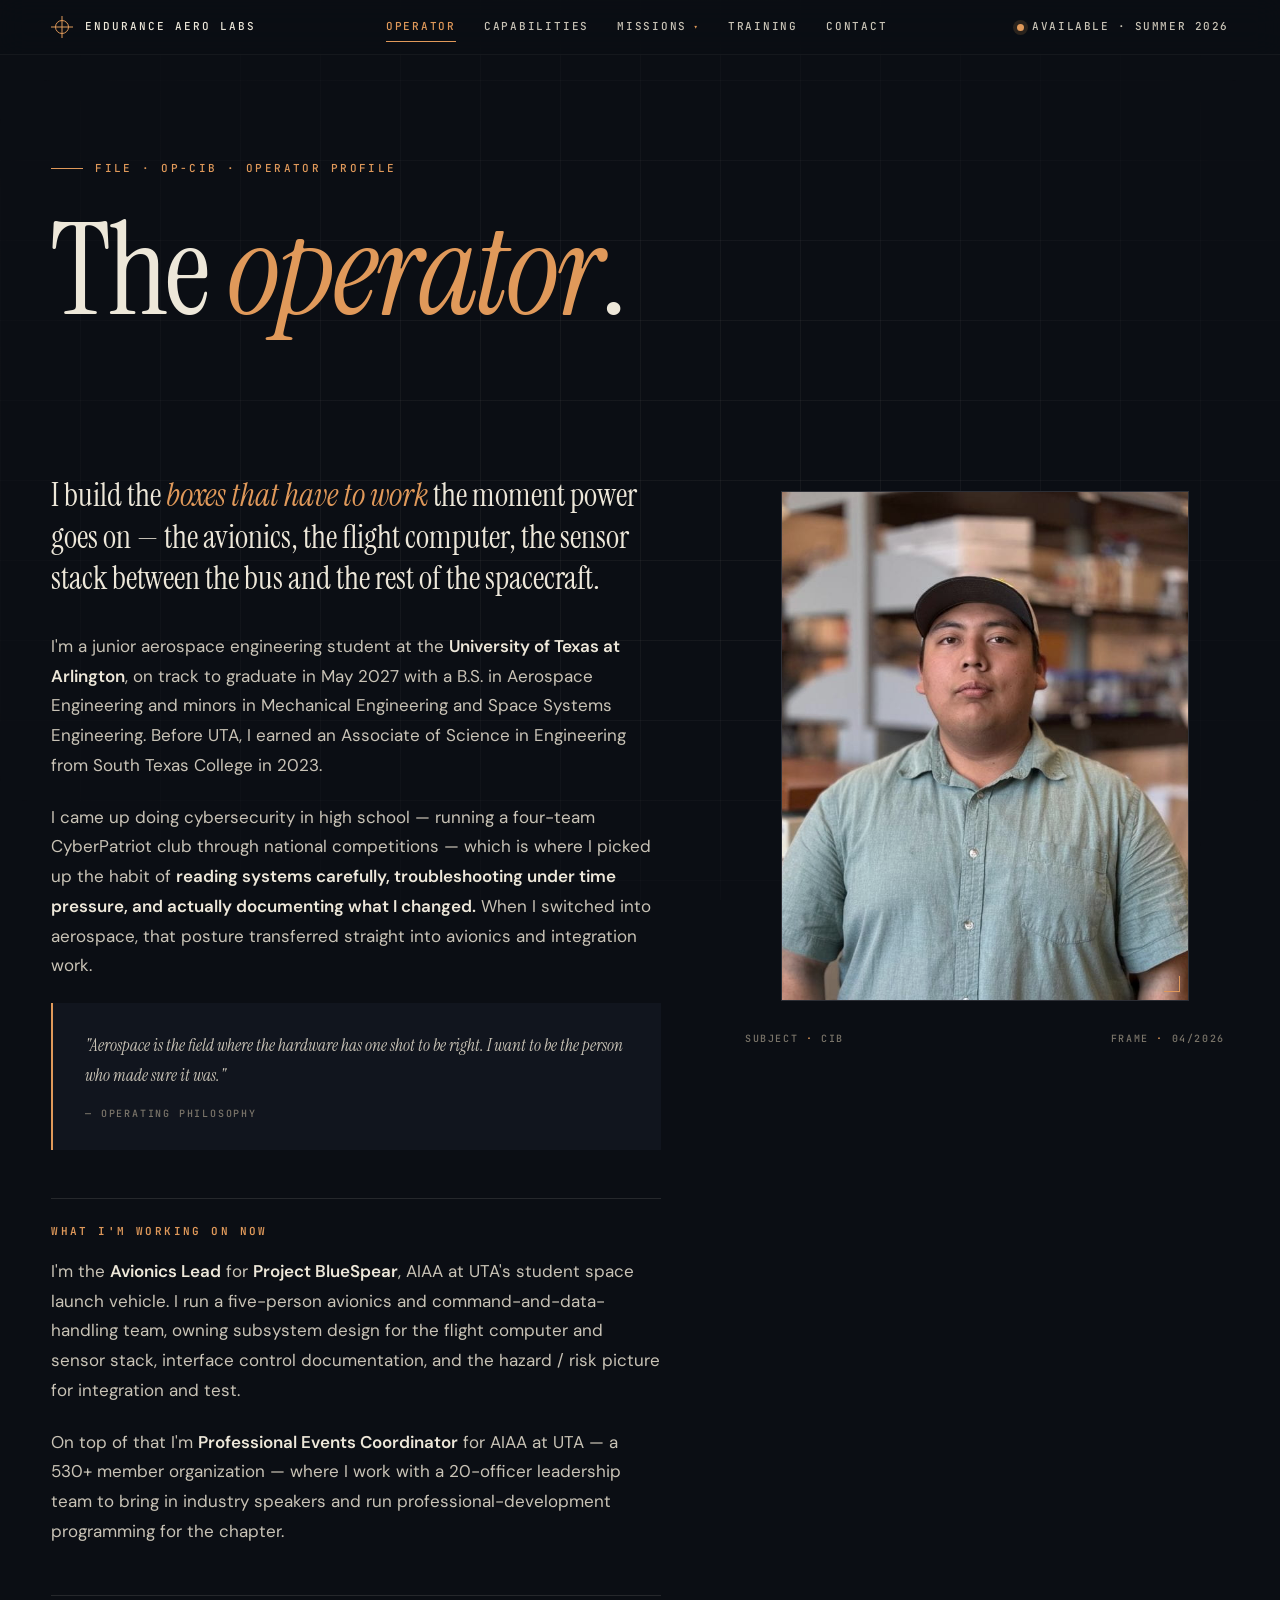
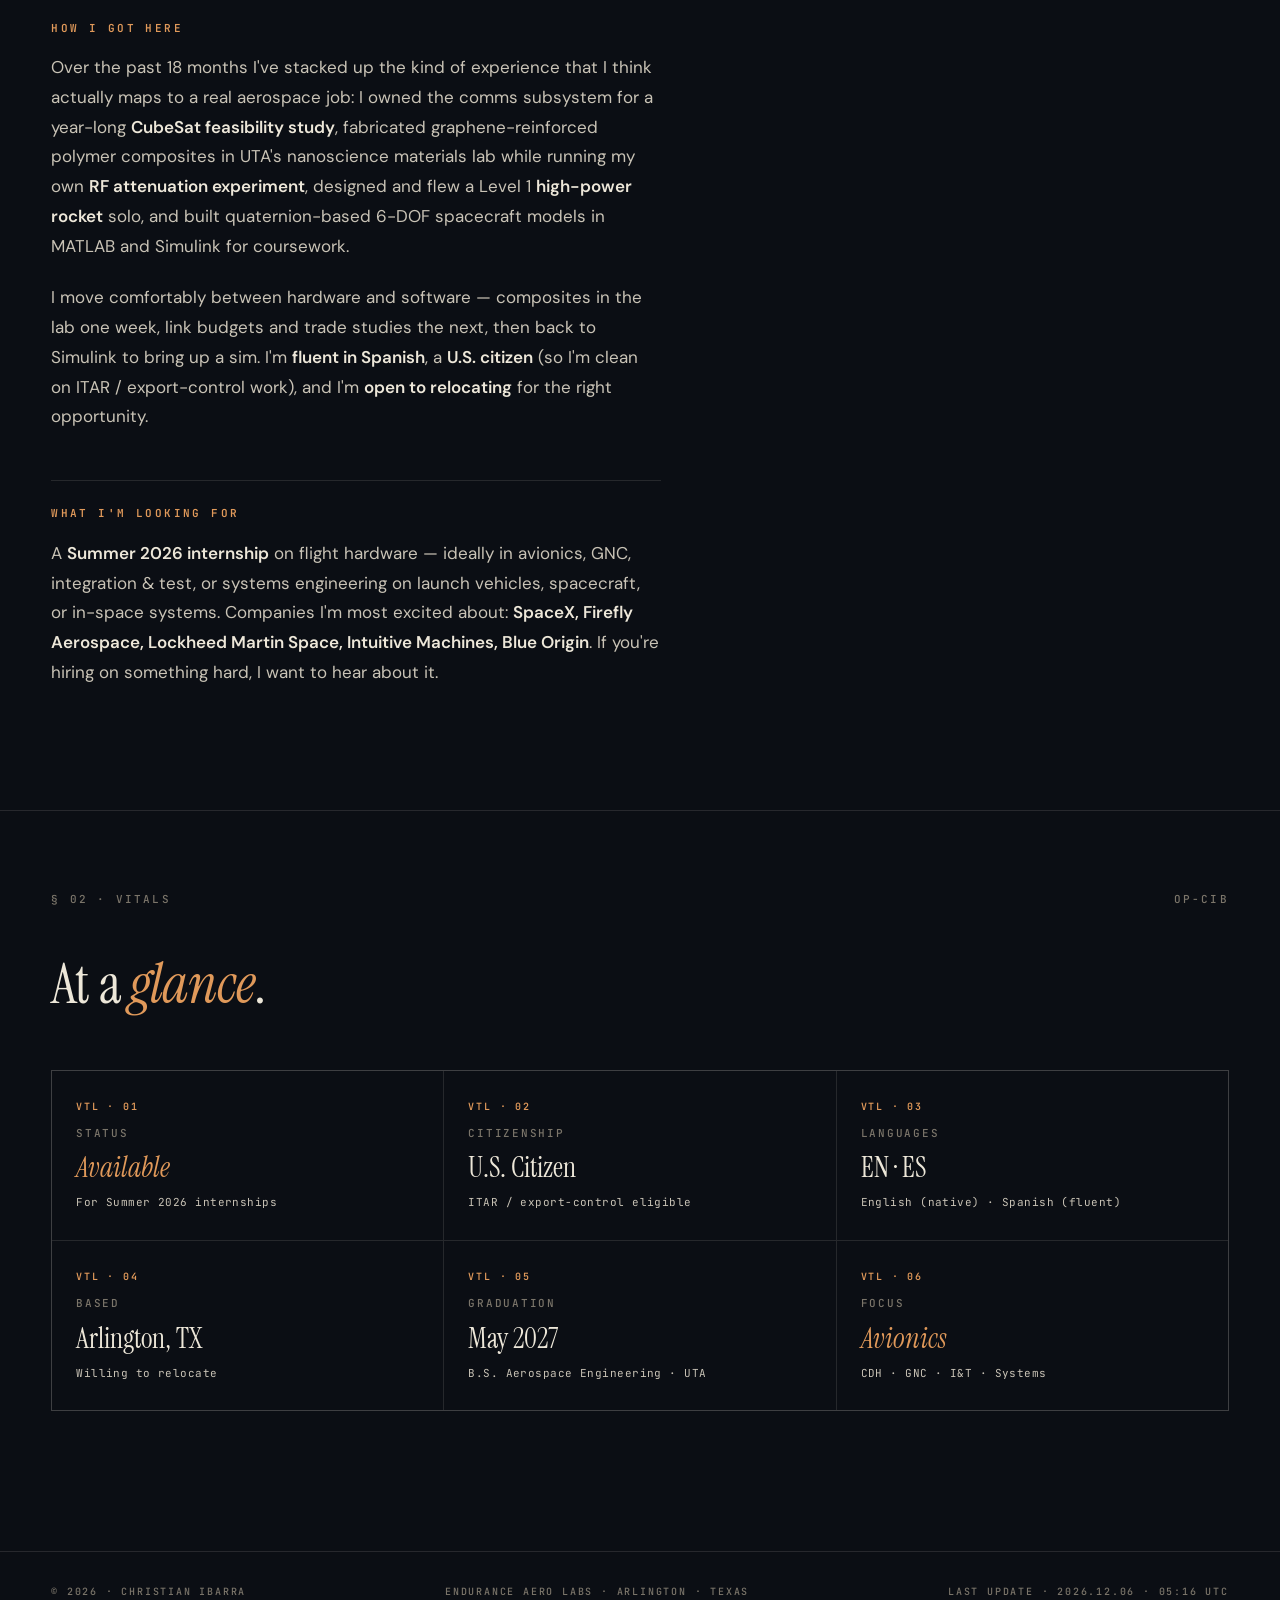
==== commit f571e8b4: "adding favicon and updating portrait location" ====
--- a/about.html
+++ b/about.html
@@ -11,6 +11,16 @@
   <link href="https://fonts.googleapis.com/css2?family=Instrument+Serif:ital@0;1&family=DM+Sans:opsz,wght@9..40,400;9..40,500;9..40,600;9..40,700&family=JetBrains+Mono:wght@300;400;500;600&display=swap" rel="stylesheet">
 
   <link rel="stylesheet" href="shared.css">
+
+    <!-- Favicons (responsive-fade: silhouette at 16, simplified at 32, full at 48+) -->
+  <link rel="icon" type="image/svg+xml" href="assets/images/favicon.svg">
+  <link rel="icon" type="image/png" sizes="16x16" href="assets/images/favicon-16.png">
+  <link rel="icon" type="image/png" sizes="32x32" href="assets/images/favicon-32.png">
+  <link rel="icon" type="image/png" sizes="48x48" href="assets/images/favicon-48.png">
+  <link rel="icon" href="assets/images/favicon.ico" sizes="any">
+  <link rel="apple-touch-icon" href="assets/images/apple-touch-icon.png">
+  <link rel="manifest" href="assets/images/site.webmanifest">
+  <meta name="theme-color" content="#0B0E14">
 
   <style>
     /* PAGE-SPECIFIC: about */
@@ -391,7 +401,7 @@
                 (recommend 1200x1500 px, slightly desaturated, clean background)
                 then uncomment the <img> line below and delete the placeholder div.
               -->
-              <img src="assets/portrait.jpg" alt="Christian Ibarra" />
+              <img src="assets/images/portrait.jpg" alt="Christian Ibarra" />
             </figure>
             <div class="portrait-meta">
               <span>SUBJECT <span class="acc">·</span> CIB</span>
